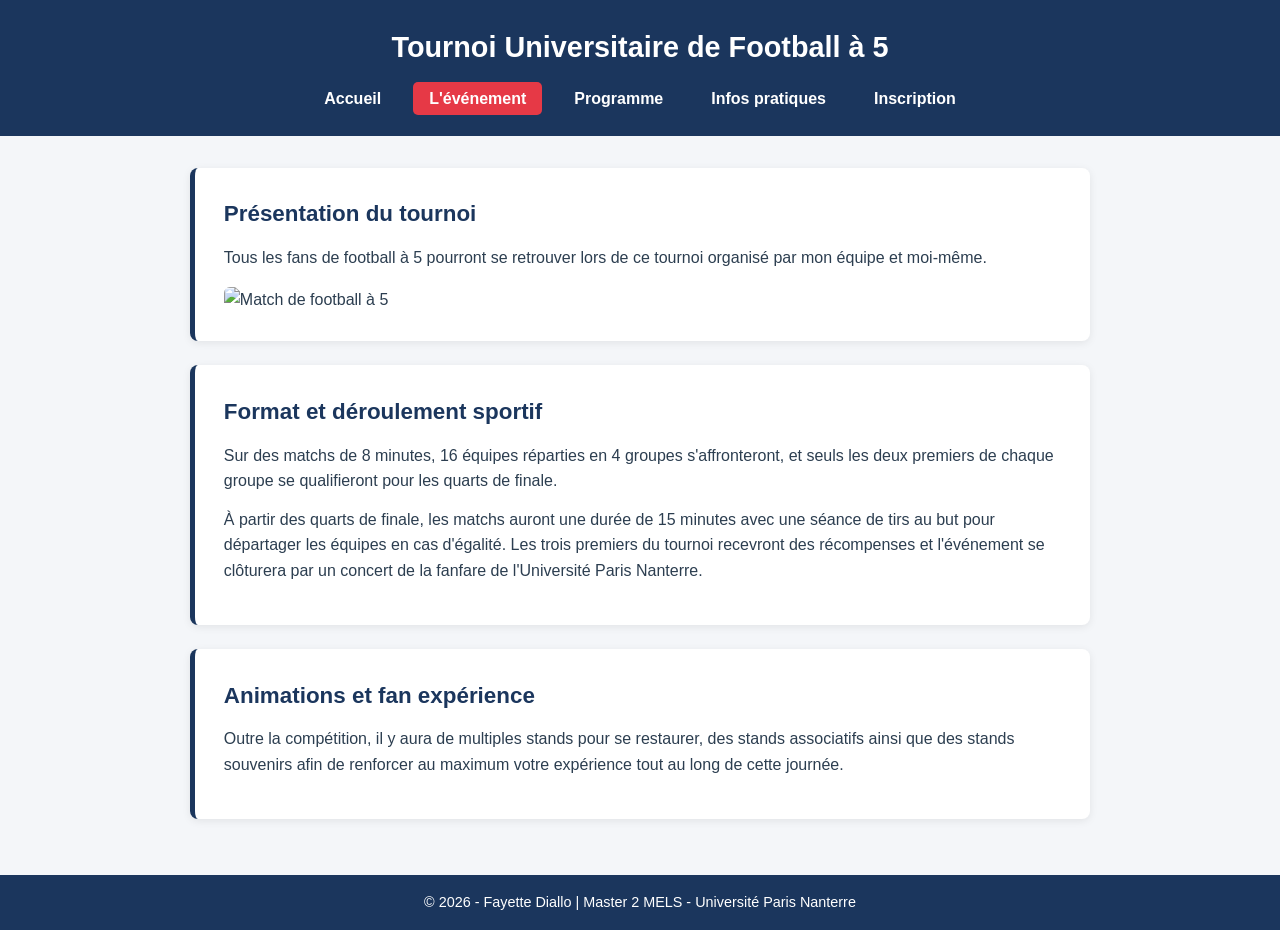
==== evenement.html @ d337b30d "Add files via upload" ====
<!DOCTYPE html>
<html lang="fr">
<head>
    <meta charset="UTF-8">
    <meta name="viewport" content="width=device-width, initial-scale=1.0">
    <title>L'événement - Tournoi de Football à 5 | Fayette Diallo</title>
    <link rel="stylesheet" href="style.css">
</head>
<body>

    <header>
        <h1>Tournoi Universitaire de Football à 5</h1>
        <nav>
            <ul>
                <li><a href="index.html">Accueil</a></li>
                <li><a href="evenement.html" class="actif">L'événement</a></li>
                <li><a href="programme.html">Programme</a></li>
                <li><a href="infos.html">Infos pratiques</a></li>
                <li><a href="inscription.html">Inscription</a></li>
            </ul>
        </nav>
    </header>

    <main>
        <section class="carte">
            <h2>Présentation du tournoi</h2>
            <p>Tous les fans de football à 5 pourront se retrouver lors de ce tournoi organisé par mon équipe et moi-même.</p>
            <img src="images/foot5.jpg" alt="Match de football à 5" class="image-article">
        </section>

        <section class="carte">
            <h2>Format et déroulement sportif</h2>
            <p>Sur des matchs de 8 minutes, 16 équipes réparties en 4 groupes s'affronteront, et seuls les deux premiers de chaque groupe se qualifieront pour les quarts de finale.</p>
            <p>À partir des quarts de finale, les matchs auront une durée de 15 minutes avec une séance de tirs au but pour départager les équipes en cas d'égalité. Les trois premiers du tournoi recevront des récompenses et l'événement se clôturera par un concert de la fanfare de l'Université Paris Nanterre.</p>
        </section>

        <section class="carte">
            <h2>Animations et fan expérience</h2>
            <p>Outre la compétition, il y aura de multiples stands pour se restaurer, des stands associatifs ainsi que des stands souvenirs afin de renforcer au maximum votre expérience tout au long de cette journée.</p>
        </section>
    </main>

    <footer>
        <p>&copy; 2026 - Fayette Diallo | Master 2 MELS - Université Paris Nanterre</p>
    </footer>

</body>
</html>
---- style.css ----
/* Reset de base et typographie */
* {
    box-sizing: border-box;
    margin: 0;
    padding: 0;
}

body {
    font-family: 'Segoe UI', Tahoma, Geneva, Verdana, sans-serif;
    line-height: 1.6;
    background-color: #f4f6f9;
    color: #2c3e50;
    display: flex;
    flex-direction: column;
    min-height: 100vh;
}

/* En-tête et menu de navigation */
header {
    background-color: #1b365d;
    color: #ffffff;
    padding: 1.5rem 1rem;
    text-align: center;
}

header h1 {
    margin-bottom: 1rem;
    font-size: 1.8rem;
}

nav ul {
    list-style: none;
    display: flex;
    justify-content: center;
    flex-wrap: wrap;
    gap: 1rem;
}

nav a {
    color: #ffffff;
    text-decoration: none;
    font-weight: 600;
    padding: 0.5rem 1rem;
    border-radius: 5px;
    transition: background-color 0.3s ease;
}

nav a:hover,
nav a.actif {
    background-color: #e63946;
}

/* Contenu principal */
main {
    flex: 1;
    max-width: 900px;
    width: 90%;
    margin: 2rem auto;
}

.carte {
    background-color: #ffffff;
    padding: 1.8rem;
    margin-bottom: 1.5rem;
    border-radius: 8px;
    box-shadow: 0 2px 8px rgba(0, 0, 0, 0.08);
    border-left: 5px solid #1b365d;
}

.carte h2 {
    color: #1b365d;
    margin-bottom: 0.8rem;
    font-size: 1.4rem;
}

.carte p {
    margin-bottom: 0.8rem;
}

.carte ul {
    margin-left: 1.5rem;
    margin-top: 0.5rem;
}

.carte li {
    margin-bottom: 0.4rem;
}

/* Mise en forme des images */
.image-article {
    width: 100%;
    max-height: 400px;
    object-fit: cover;
    border-radius: 6px;
    margin-top: 1rem;
    display: block;
}

/* Mise en forme du tableau de programme */
table {
    width: 100%;
    border-collapse: collapse;
    margin-top: 1.2rem;
}

th, td {
    padding: 0.8rem;
    text-align: left;
    border-bottom: 1px solid #dce1e7;
}

th {
    background-color: #1b365d;
    color: #ffffff;
}

tr:hover {
    background-color: #f8f9fa;
}

/* Mise en forme du formulaire d'inscription */
.formulaire-inscription {
    margin-top: 1.2rem;
}

.champ {
    margin-bottom: 1rem;
}

.champ label {
    display: block;
    font-weight: 600;
    margin-bottom: 0.4rem;
    color: #1b365d;
}

.champ input,
.champ select,
.champ textarea {
    width: 100%;
    padding: 0.7rem;
    border: 1px solid #cbd5e1;
    border-radius: 5px;
    font-family: inherit;
    font-size: 1rem;
}

.champ input:focus,
.champ select:focus,
.champ textarea:focus {
    outline: none;
    border-color: #1b365d;
}

.bouton-envoyer {
    background-color: #e63946;
    color: #ffffff;
    border: none;
    padding: 0.9rem 1.5rem;
    font-size: 1rem;
    font-weight: 600;
    border-radius: 5px;
    cursor: pointer;
    transition: background-color 0.3s ease;
}

.bouton-envoyer:hover {
    background-color: #c1121f;
}

/* Pied de page */
footer {
    background-color: #1b365d;
    color: #ffffff;
    text-align: center;
    padding: 1rem;
    font-size: 0.9rem;
}
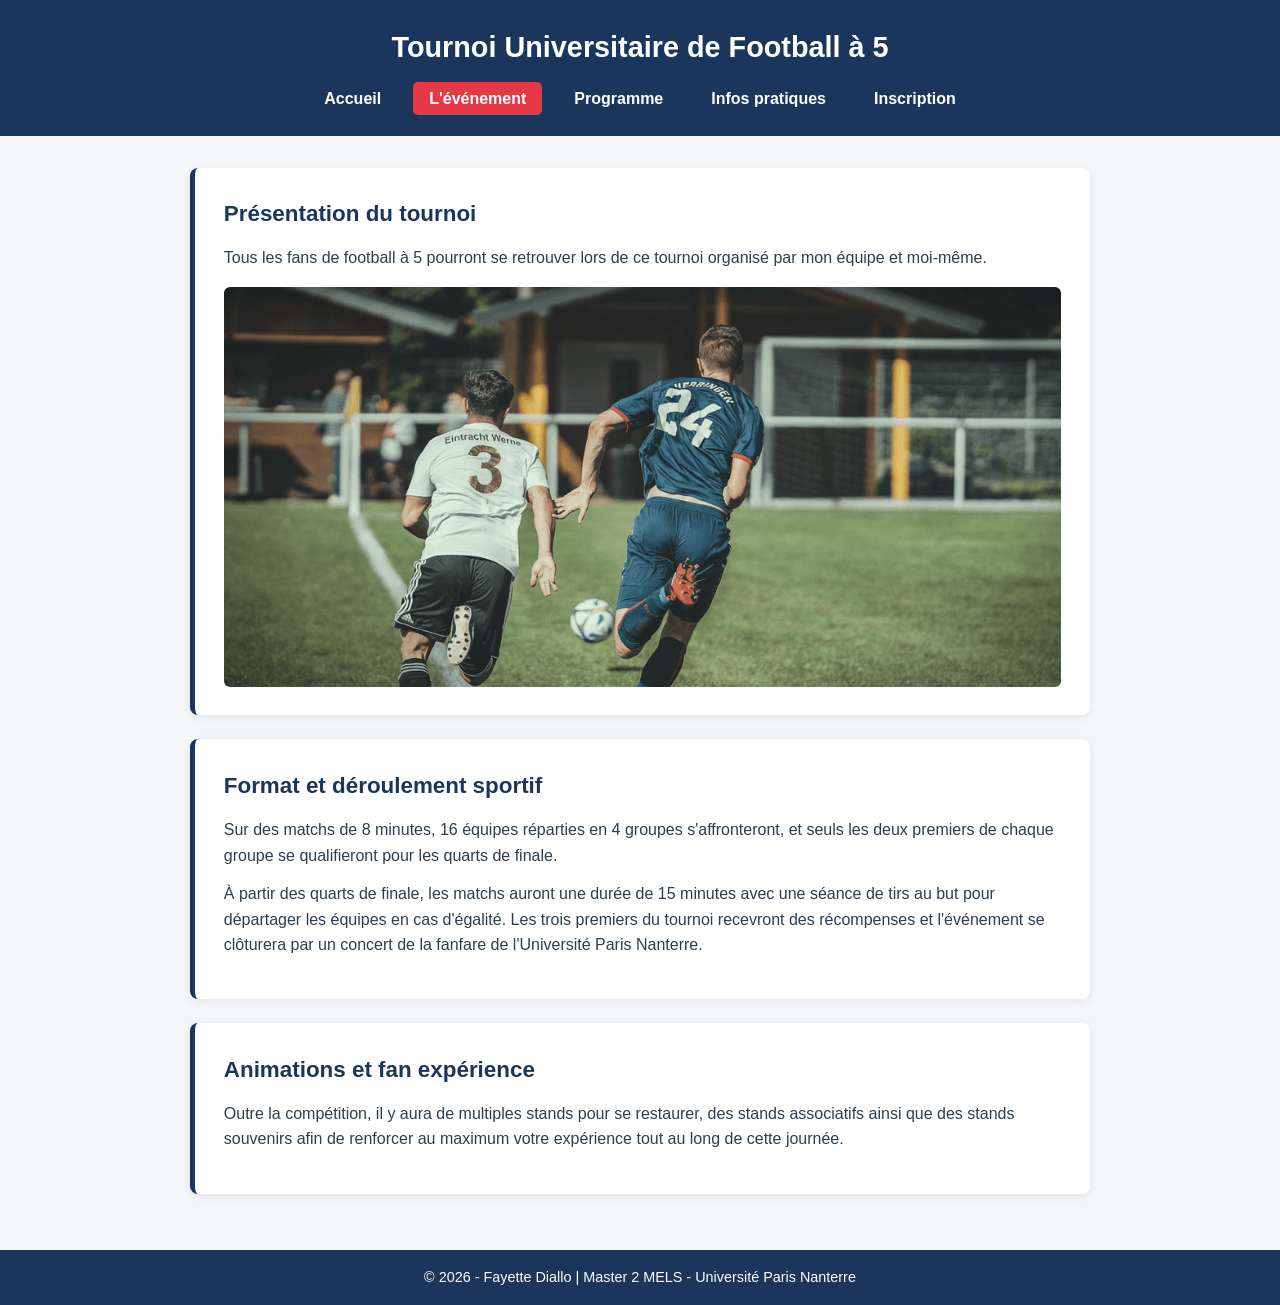
==== commit ea13bc33: "Fix image source in evenement.html Updated image source from foot5.jpg to foot5.png." ====
--- a/evenement.html
+++ b/evenement.html
@@ -25,7 +25,7 @@
         <section class="carte">
             <h2>Présentation du tournoi</h2>
             <p>Tous les fans de football à 5 pourront se retrouver lors de ce tournoi organisé par mon équipe et moi-même.</p>
-            <img src="images/foot5.jpg" alt="Match de football à 5" class="image-article">
+            <img src="images/foot5.png" alt="Match de football à 5" class="image-article">
         </section>
 
         <section class="carte">
@@ -45,4 +45,4 @@
     </footer>
 
 </body>
-</html>+</html>
